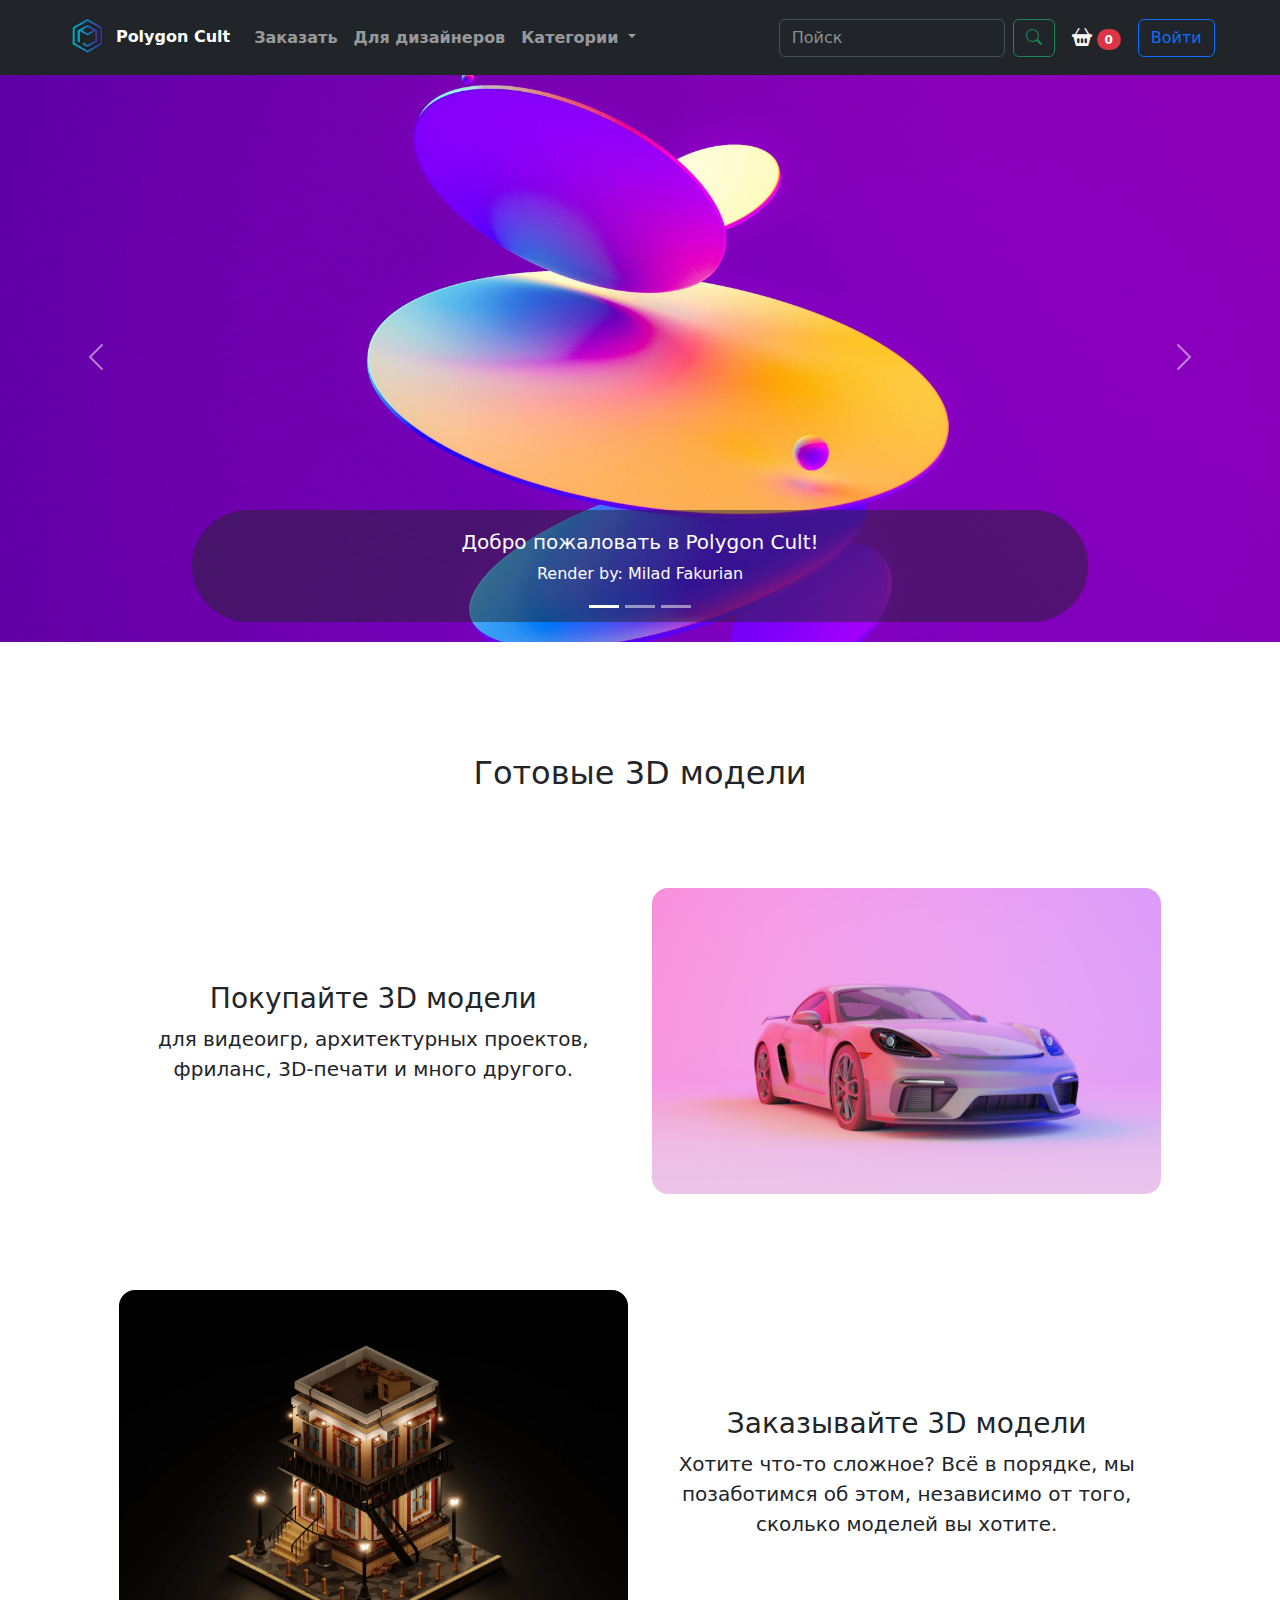
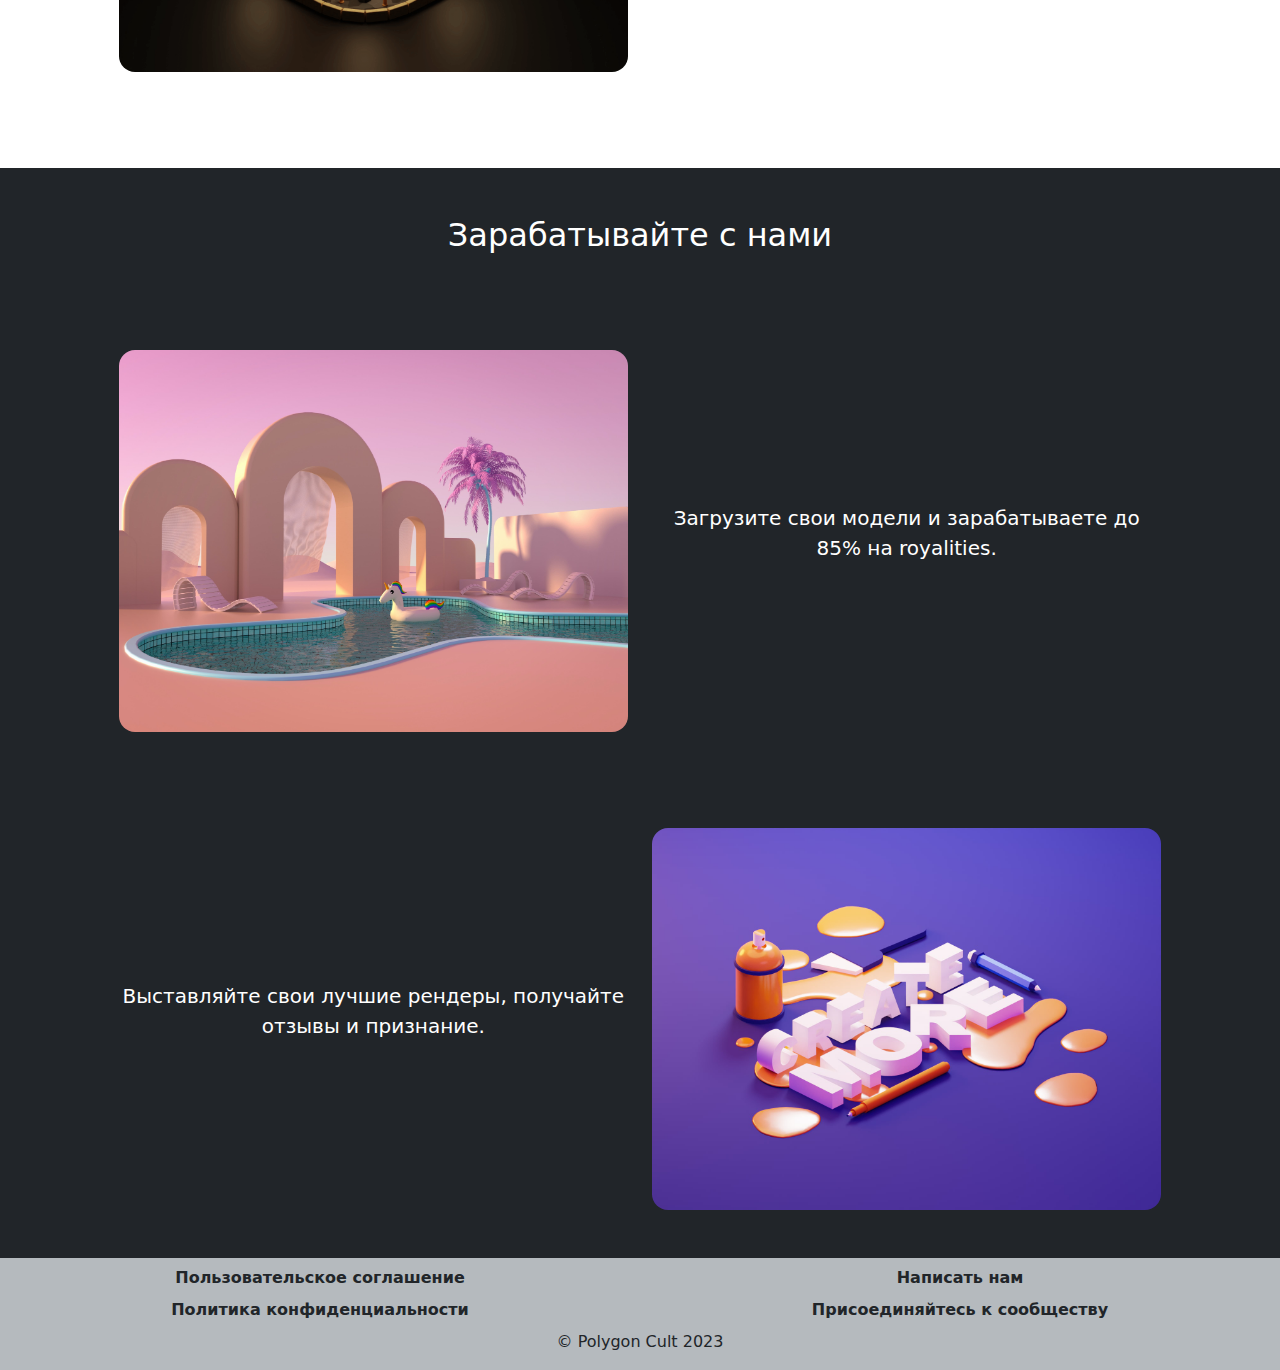
==== index.html @ a839e628 "Update index.html" ====
<!DOCTYPE html>
<html lang="ru">
<head>
    <meta charset="UTF-8">
    <meta name="viewport" content="width=device-width, initial-scale=1.0">
    <meta http-equiv="X-UA-Compatible" content="ie=edge">
    
    <!-- TITLE -->
    <title>Покупать 3D модели - Polygon Cult</title>

    <!-- FAVICON -->
    <link rel="shortcut icon" href="./favicon.ico" type="image/x-icon">

    <!-- CSS -->
    <link rel="stylesheet" href="./css/bootstrap.min.css">
    <link rel="stylesheet" href="./css/dropdown-cart.css">
    <link rel="stylesheet" href="./css/index.css">

    <!-- ICONS -->
    <link rel="stylesheet" href="https://cdn.jsdelivr.net/npm/bootstrap-icons@1.10.4/font/bootstrap-icons.css">

</head>
<body class="d-flex flex-column min-vh-100">
    
    <!--navbar-->
    <nav class="navbar navbar-expand-lg navbar-dark bg-dark list-inline fixed-top" data-bs-theme="dark">
        <div class="container-fluid col-11">
            <!-- logo -->
            <a class="navbar-brand fs-6 fw-bold" href="{{ url('/') }}" title="Главная">
              <img src="./media/polygon-cult-logo-min.png" alt="Logo" width="45" height="45" class="mb-1">
              Polygon Cult
            </a>
            <button class="navbar-toggler" type="button" data-bs-toggle="collapse" data-bs-target="#navbar" aria-controls="navbar" aria-expanded="false" aria-label="Toggle navigation">
                <span class="navbar-toggler-icon" fill="white"></span>
            </button>
            <div class="collapse navbar-collapse" id="navbar">
                <ul class="navbar-nav me-auto mb-2 mb-lg-0">
                    <li class="nav-item">
                        <a class="nav-link fw-semibold" href="#" title="Заказать 3D модел">Заказать</a>
                    </li>
                    <li class="nav-item">
                        <a class="nav-link fw-semibold" href="#" title="Для дизайнеров">Для дизайнеров</a>
                    </li>
                    <li class="nav-item dropdown">
                        <a class="nav-link dropdown-toggle fw-semibold" href="#" role="button" data-bs-toggle="dropdown" aria-expanded="false" title="Категории">
                            Категории
                        </a>
                        <ul class="dropdown-menu">
                            <li><a class="dropdown-item" href="#" title="Машины">Машины</a></li>
                            <li><a class="dropdown-item" href="#" title="Самолёты">Самолёты</a></li>
                            <li><a class="dropdown-item" href="#" title="Мебель">Мебель</a></li>
                            <li><a class="dropdown-item" href="#" title="Космос">Космос</a></li>
                            <li><a class="dropdown-item" href="#" title="Животные">Для 3D-принтера</a></li>
                            <li><hr class="dropdown-divider"></li>
                            <li><a class="dropdown-item fw-semibold" href="#" title="Ещё">Всё</a></li>
                        </ul>
                    </li>
                </ul>
                <!--search bar-->
                <form class="d-flex" role="search">
                    <input class="form-control me-2 bg-dark" type="search" placeholder="Пойск" aria-label="Search">
                    <button class="btn btn-outline-success" type="submit">
                        <i class="bi bi-search"></i>
                    </button>
                </form>
                <!-- shopping cart -->
                <li class="nav-item dropdown">
                    <button class="nav-link mx-3 btn btn-dark text-light" id="shopping-cart" type="button" data-bs-toggle="dropdown" aria-expanded="false" title="Корзина">
                        <i class="bi bi-basket2-fill fs-5"></i>
                        <span class="badge rounded-pill bg-danger">
                            0
                        </span>
                    </button>
                    <div class="dropdown-menu dropdown-menu-lg-end" aria-labelledby="navbarDropdown" id="dropdown_menu">
                        <ul class="list-group" id="dropdown_list">
                            <li class="list-group-item">Корзина пустая :c</li>
                        </ul>
                    </div>
                </li>
                <!-- account -->
                <li class="nav-item">
                    <a class="btn btn-outline-primary" id="btn-login" href="#">Войти</a>
                </li>
                <!-- language -->
                <!-- <li class="nav-item dropdown">
                    <a class="nav-link dropdown-toggle text-light ms-3 my-3" href="#" role="button" data-bs-toggle="dropdown" aria-expanded="false" title="Язык">
                        <img src="./media/russian-flag-min.png" alt="Russian" width="35px" height="20px">
                    </a>
                    <ul class="dropdown-menu">
                        <li><a class="dropdown-item" href="#" title="Spanish"><img class="me-2" src="./media/spain-flag-min.png" alt="Испанский" width="35px" height="20px">Español</a></li>
                        <li><a class="dropdown-item" href="#" title="English"><img class="me-2" src="./media/uk-flag-min.png" alt="Англиский" width="35px" height="20px">English</a></li>
                    </ul>
                </li> -->
            </div>
        </div>
    </nav>

    <!--body-->
    <div class="mt-5 pt-4">
        <div id="carousel" class="carousel slide carousel-fade mb-5" data-bs-ride="carousel">
            <div class="carousel-indicators pb-2">
                <button type="button" data-bs-target="#carousel" data-bs-slide-to="0" class="active" aria-current="true" aria-label="Slide 1"></button>
                <button type="button" data-bs-target="#carousel" data-bs-slide-to="1" aria-label="Slide 2"></button>
                <button type="button" data-bs-target="#carousel" data-bs-slide-to="2" aria-label="Slide 3"></button>
            </div>
            <div class="carousel-inner">
                <div class="carousel-item active">
                    <img src="./media/milad-fakurian-0_8gAoFrzbw-unsplash-min.jpg " class="d-block w-100" alt="house" data-bs-interval="3000">
                    <div class="carousel-caption d-none d-md-block bg-dark rounded-pill bg-opacity-50">
                        <h5>Добро пожаловать в Polygon Cult!</h5>
                        <p>Render by: Milad Fakurian</p>
                    </div>
                </div>
                <div class="carousel-item">
                    <img src="./media/vighnesh-dudani-ZQSs0YZUNfA-unsplash-min.jpg" class="d-block w-100" alt="mustang" data-bs-interval="3000">
                    <div class="carousel-caption d-none d-md-block bg-dark rounded-pill bg-opacity-50">
                        <h5>Покупайте 3D-модели для всех ваших проектов.</h5>
                        <p>Render by: Vighnesh Dudani</p>
                    </div>
                </div>
                <div class="carousel-item">
                    <img src="./media/milad-fakurian-wNsHBf_bTBo-unsplash-min.jpg" class="d-block w-100" alt="torii" data-bs-interval="3000">
                    <div class="carousel-caption d-none d-md-block bg-dark rounded-pill bg-opacity-50">
                        <h5>Загрузите свои модели и начните зарабатывать.</h5>
                        <p>Render by: Milad Fakurian</p>
                    </div>
                 </div>
            </div>
            <button class="carousel-control-prev" type="button" data-bs-target="#carousel" data-bs-slide="prev">
                <span class="carousel-control-prev-icon" aria-hidden="true"></span>
                <span class="visually-hidden">Previous</span>
            </button>
            <button class="carousel-control-next" type="button" data-bs-target="#carousel" data-bs-slide="next">
                <span class="carousel-control-next-icon" aria-hidden="true"></span>
                <span class="visually-hidden">Next</span>
            </button>
        </div>
          
        <!-- Order 3D models --> 
        <section class="text-center my-5 pt-3 d-flex justify-content-center align-items-center row">
            <h2 class="row my-5 d-flex justify-content-center">Готовые 3D модели</h2>
            <div class="container row d-flex justify-content-center align-items-center">
                <div class="col-md-5 my-5">
                    <h3>Покупайте 3D модели</h3>
                    <p class="fs-5">для видеоигр, архитектурных проектов, фриланс, 3D-печати и много другого.</p>
                </div>
                <div class="col-md-5 my-5">
                    <img src="./media/svetjekolem-GozYYst1kag-unsplash-min.jpg" class="img-fluid rounded-4" alt="car">
                </div>
            </div>
              
            <div class="row container d-flex justify-content-center align-items-center">
                <div class="col-md-5 my-5">
                    <img src="./media/low_poly_building_12_4x-min.png" class="img-fluid rounded-4" alt="house">
                </div>
                <div class="col-md-5 my-5">
                    <h3>Заказывайте 3D модели</h3>
                    <p class="fs-5">Хотите что-то сложное? Всё в порядке, мы позаботимся об этом, независимо от того, сколько моделей вы хотите.</p>
                </div>
            </div>
        </section>
            
        <!-- Join us -->
            
        <section class="text-center mt-5 d-flex justify-content-center align-items-center row bg-dark text-white">
            <h2 class="my-5 d-flex justify-content-center">Зарабатывайте с нами</h2>
            <div class="row container d-flex justify-content-center align-items-center">
                <div class="col-md-5 my-5">
                        <img src="./media/mo-DP0LMBAIzZQ-unsplash-min.jpg" class="img-fluid rounded-4" alt="mushrooms">
                </div>
                <div class="col-md-5 my-5">
                        <p class="fs-5">Загрузите свои модели и зарабатываете до 85% на royalities.</p>
                </div>
            </div>
            <div class="row container d-flex justify-content-center align-items-center">
                <div class="col-md-5 my-5">
                        <p class="fs-5">Выставляйте свои лучшие рендеры, получайте отзывы и признание.</p>
                </div>
                <div class="col-md-5 my-5">
                    <img src="./media/create-more-min.jpg" class="img-fluid rounded-4" alt="create more">
                </div>
            </div>
        </section>
    </div>

    <!--footer-->
    <footer class="mt-auto">
        <div class="p-0 m-0 container-fluid bg-secondary row bg-opacity-50 text-center d-flex align-items-center">
          <div class="col text-center fw-semibold">
            <div class="my-2"><a class="text-dark text-decoration-none" href="#">Пользовательское соглашение</a></div>
            <div class="my-2"><a class="text-dark text-decoration-none" href="#">Политика конфиденциальности</a></div>
          </div>
          <div class="col text-center fw-semibold">
            <div class="my-2"><a class="text-dark text-decoration-none" href="#">Написать нам</a></div>
            <div class="my-2"><a class="text-dark text-decoration-none" href="#">Присоединяйтесь к сообществу</a></div>
          </div>
          <p>&copy; Polygon Cult 2023</p>
        </div>
    </footer>

    <!-- JAVASCRIPT -->
    <script src="./js/bootstrap.bundle.min.js"></script>

</body>
</html>
---- css/dropdown-cart.css ----
#dropdown_menu {
    width: 350px;
    padding: 0px;
    border-color: #9DA0A2;
}

#dropdown_list {
    margin: 20px;
}
---- css/index.css ----
.carousel-item {
  height: 570px;
}
  
.carousel-item img {
  position: absolute;
  object-fit:cover;
  height: 570px
}

#btn-login {
  margin-top: 0px;
}

@media (max-width: 992px) {
  #btn-login {
    margin-top: 10px;
  }

  #shopping-cart {
    margin-left: 0px;
    margin-right: 16px;
    margin-top: 12px;
    margin-bottom: 5px;
  }
}
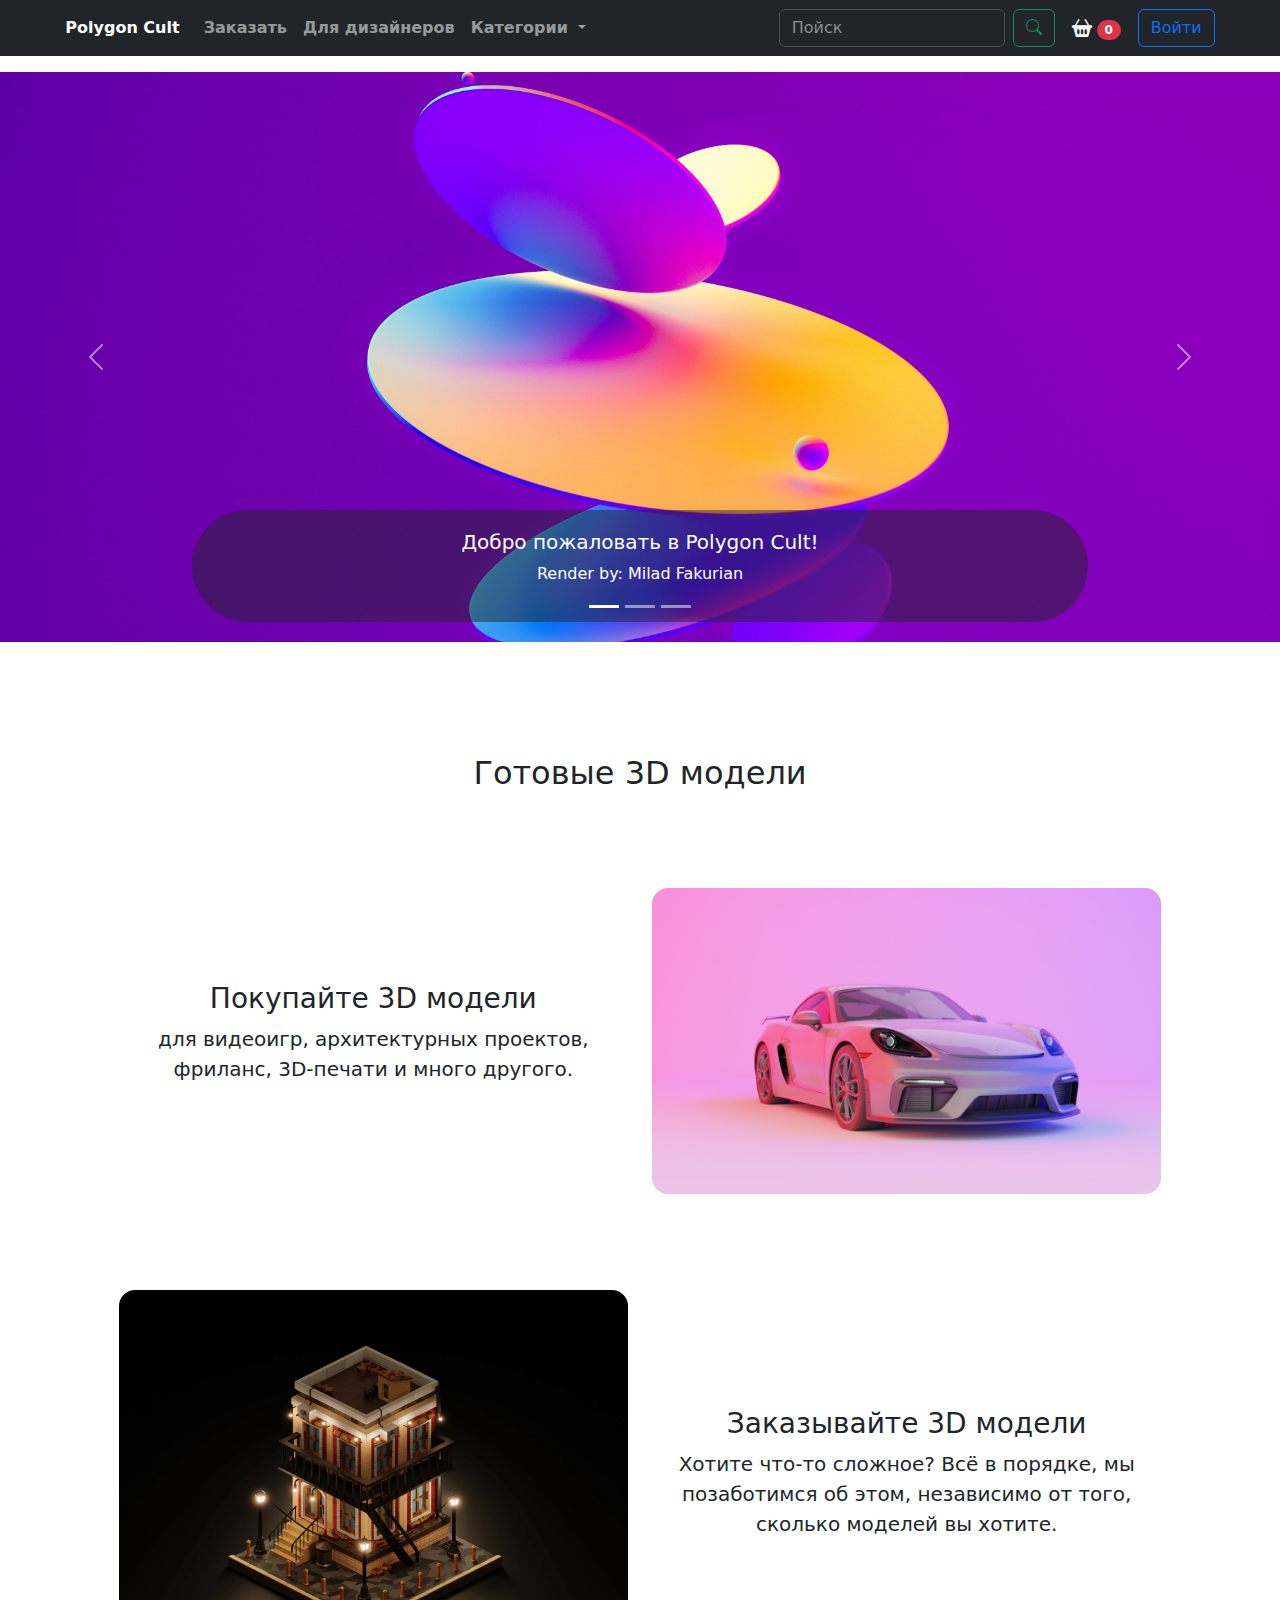
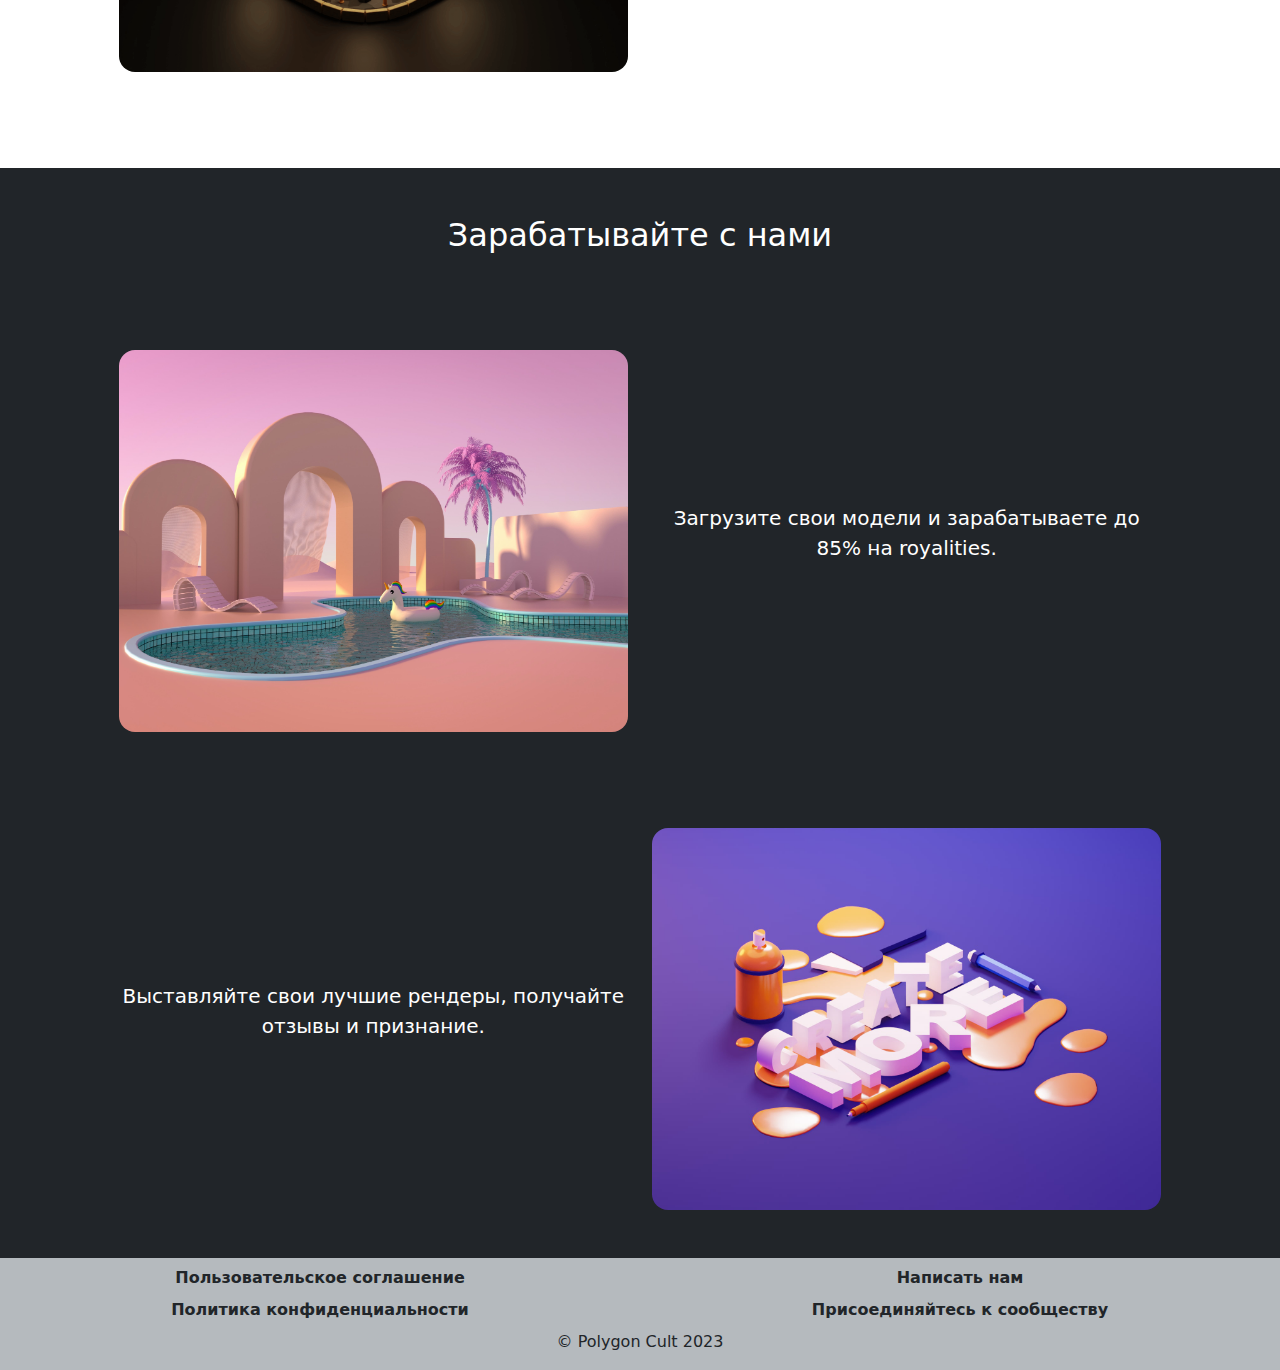
==== commit dc6167e0: "Update index.html" ====
--- a/index.html
+++ b/index.html
@@ -9,7 +9,6 @@
     <title>Покупать 3D модели - Polygon Cult</title>
 
     <!-- FAVICON -->
-    <link rel="shortcut icon" href="./favicon.ico" type="image/x-icon">
 
     <!-- CSS -->
     <link rel="stylesheet" href="./css/bootstrap.min.css">
@@ -27,7 +26,6 @@
         <div class="container-fluid col-11">
             <!-- logo -->
             <a class="navbar-brand fs-6 fw-bold" href="{{ url('/') }}" title="Главная">
-              <img src="./media/polygon-cult-logo-min.png" alt="Logo" width="45" height="45" class="mb-1">
               Polygon Cult
             </a>
             <button class="navbar-toggler" type="button" data-bs-toggle="collapse" data-bs-target="#navbar" aria-controls="navbar" aria-expanded="false" aria-label="Toggle navigation">
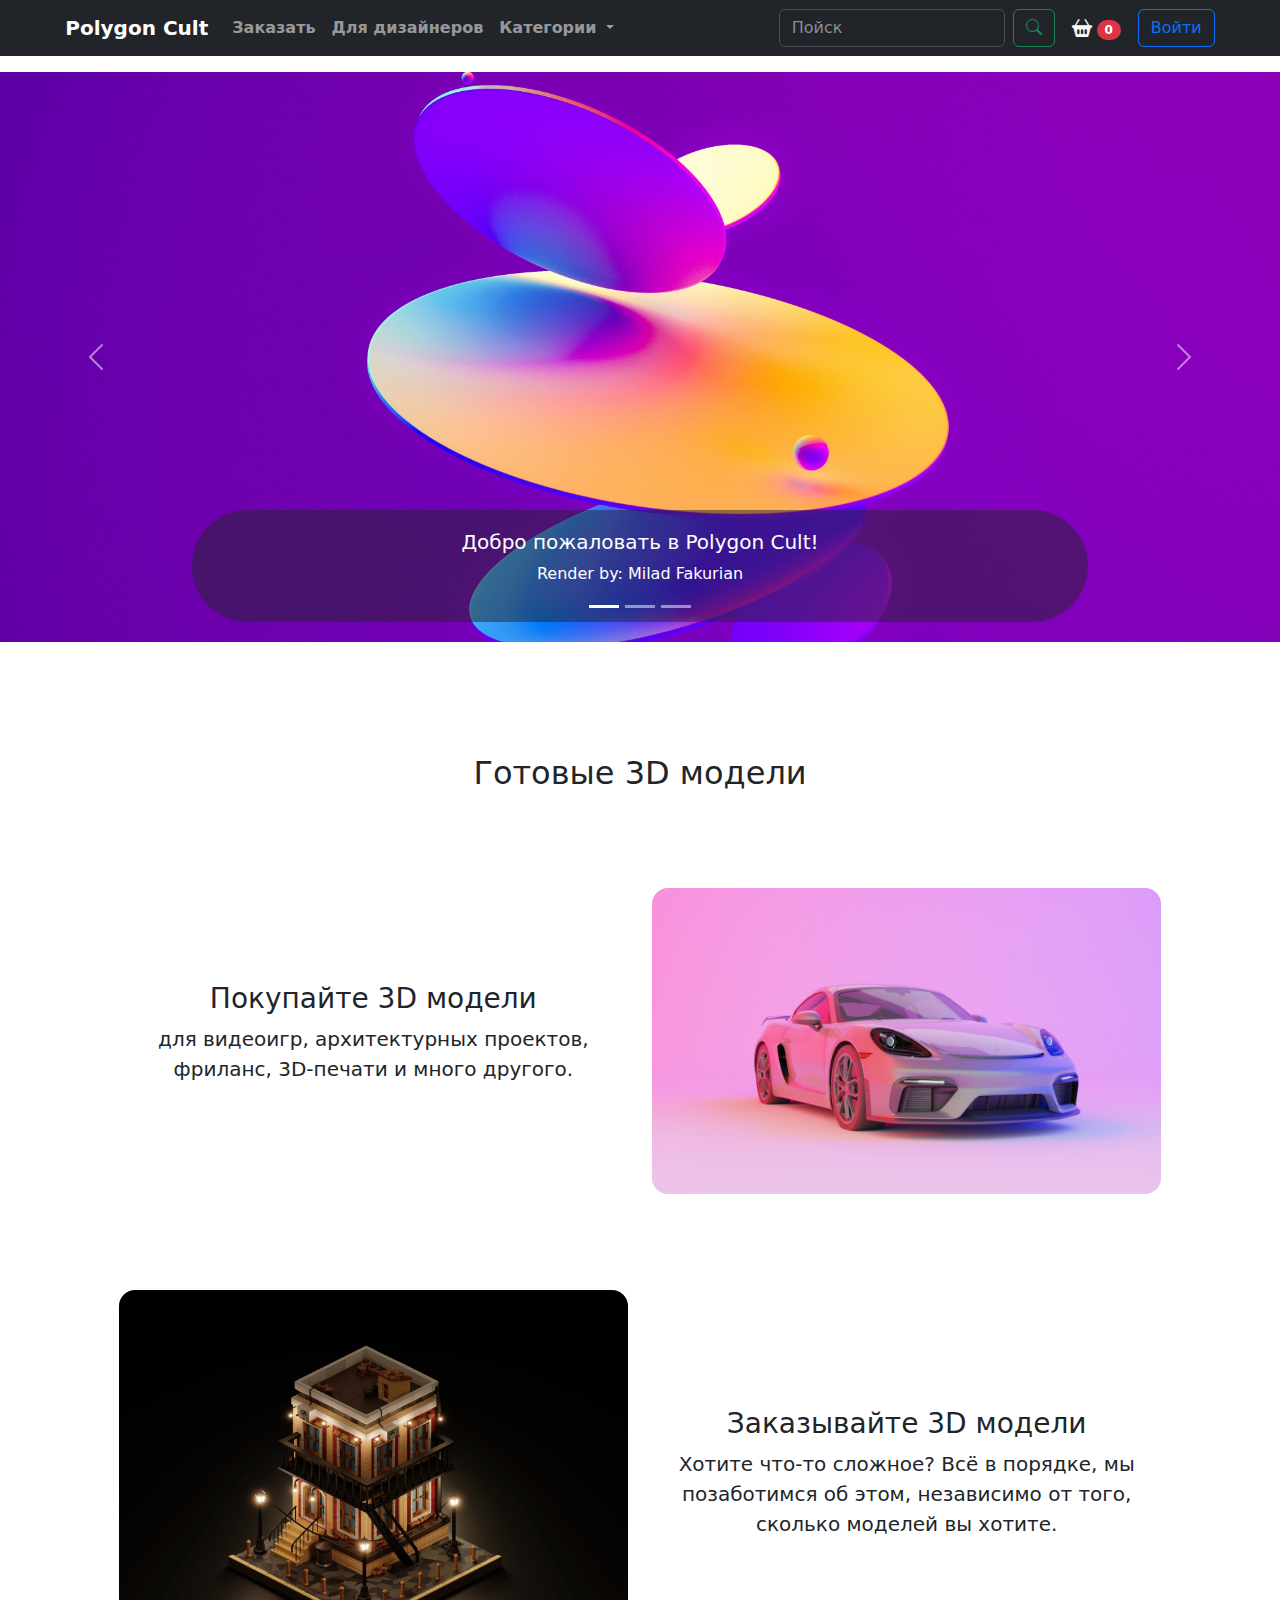
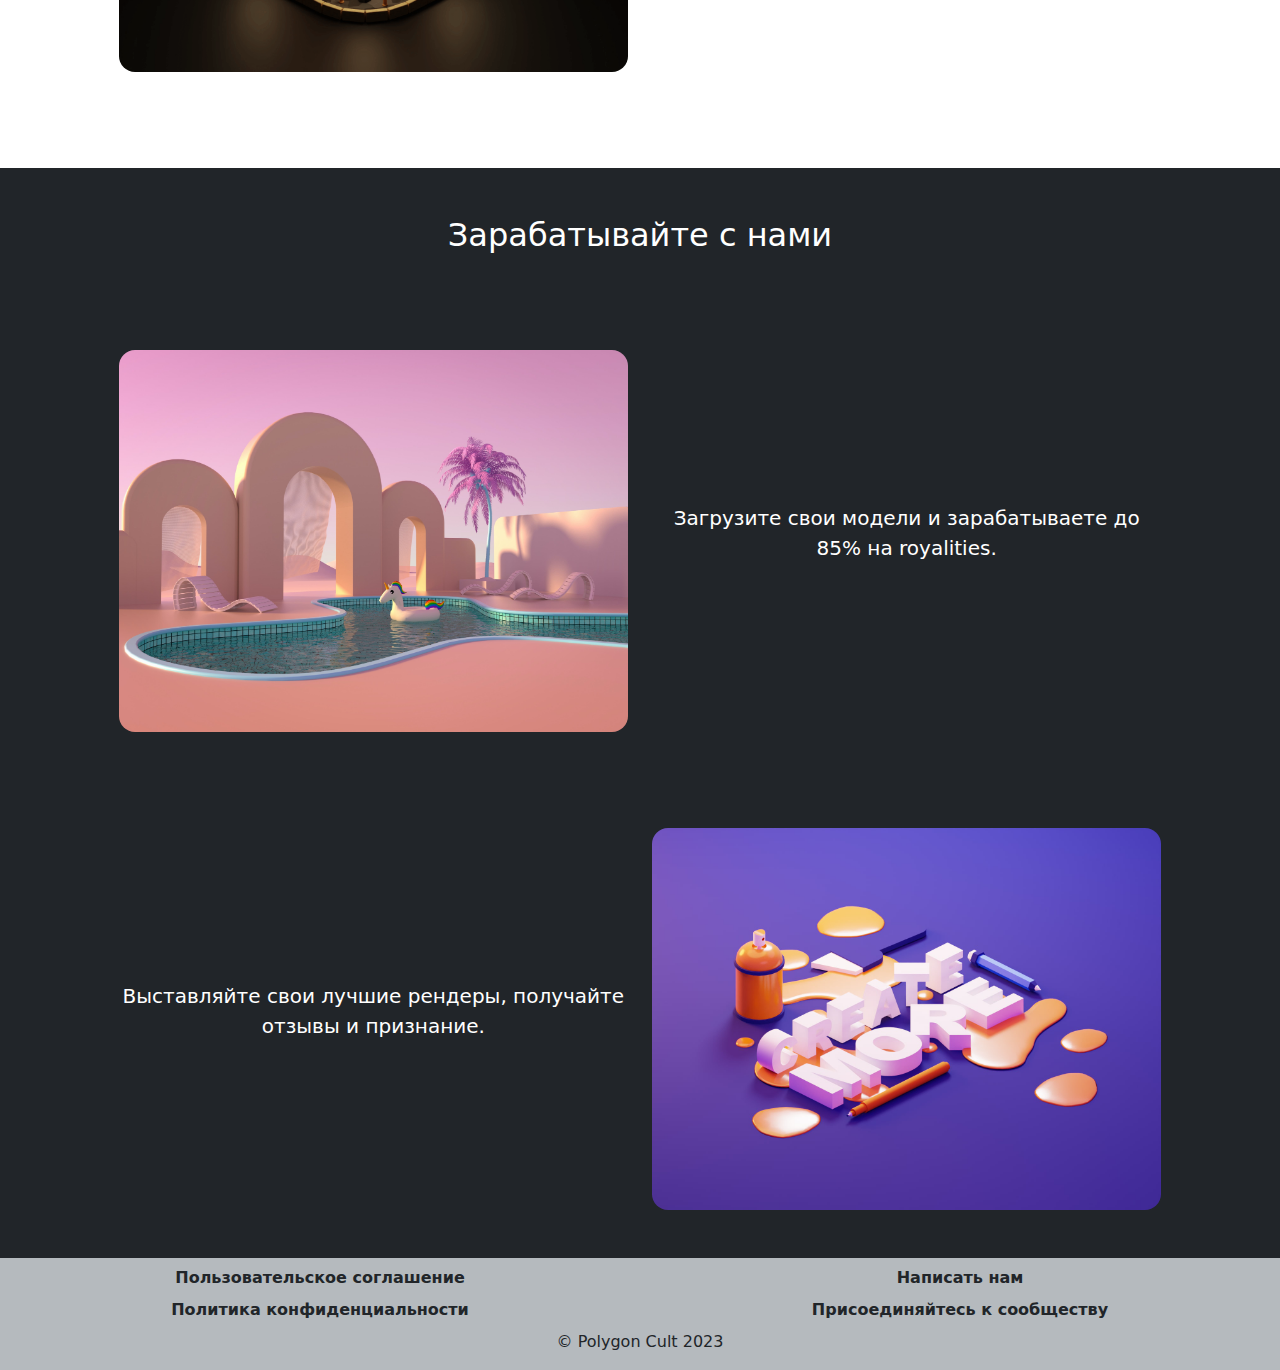
==== commit 3b50922e: "Update index.html" ====
--- a/index.html
+++ b/index.html
@@ -25,7 +25,7 @@
     <nav class="navbar navbar-expand-lg navbar-dark bg-dark list-inline fixed-top" data-bs-theme="dark">
         <div class="container-fluid col-11">
             <!-- logo -->
-            <a class="navbar-brand fs-6 fw-bold" href="{{ url('/') }}" title="Главная">
+            <a class="navbar-brand fs-5 fw-bold" href="/" title="Главная">
               Polygon Cult
             </a>
             <button class="navbar-toggler" type="button" data-bs-toggle="collapse" data-bs-target="#navbar" aria-controls="navbar" aria-expanded="false" aria-label="Toggle navigation">
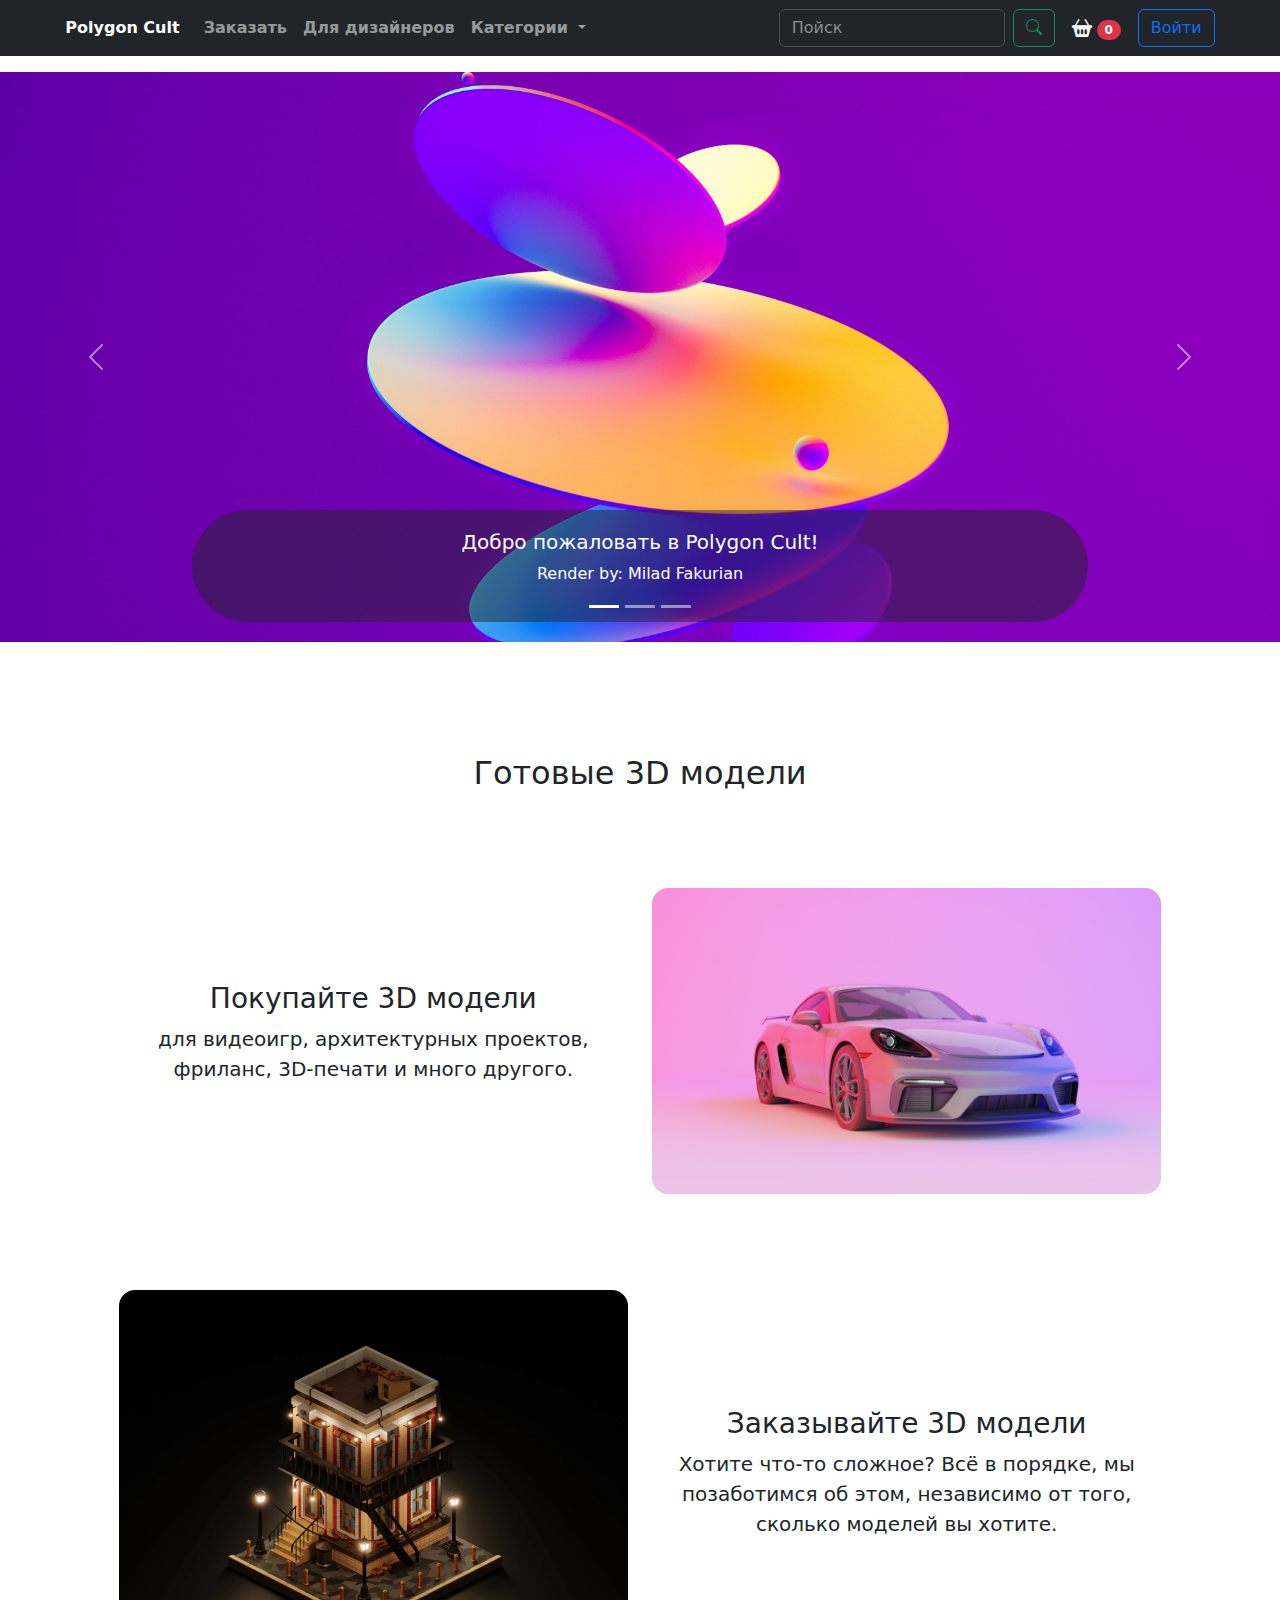
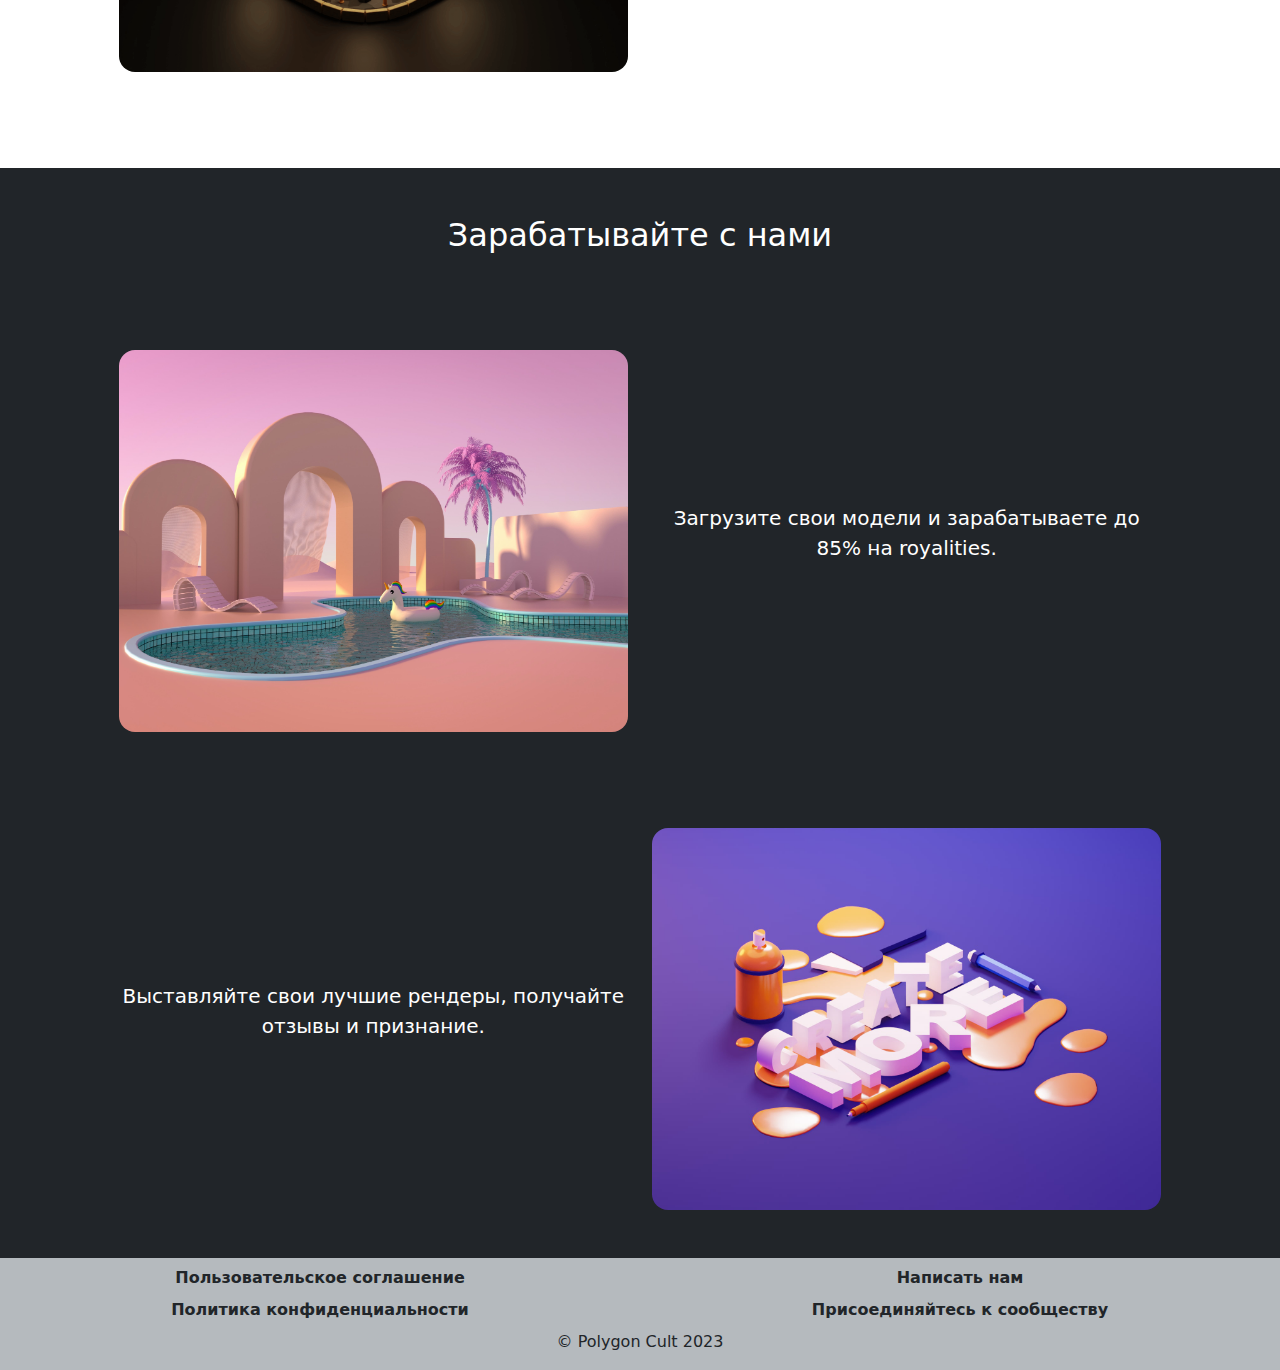
==== commit 9eeeb3d4: "Update index.html" ====
--- a/index.html
+++ b/index.html
@@ -25,7 +25,7 @@
     <nav class="navbar navbar-expand-lg navbar-dark bg-dark list-inline fixed-top" data-bs-theme="dark">
         <div class="container-fluid col-11">
             <!-- logo -->
-            <a class="navbar-brand fs-5 fw-bold" href="/" title="Главная">
+            <a class="navbar-brand fs-6 fw-bold" href="/" title="Главная">
               Polygon Cult
             </a>
             <button class="navbar-toggler" type="button" data-bs-toggle="collapse" data-bs-target="#navbar" aria-controls="navbar" aria-expanded="false" aria-label="Toggle navigation">
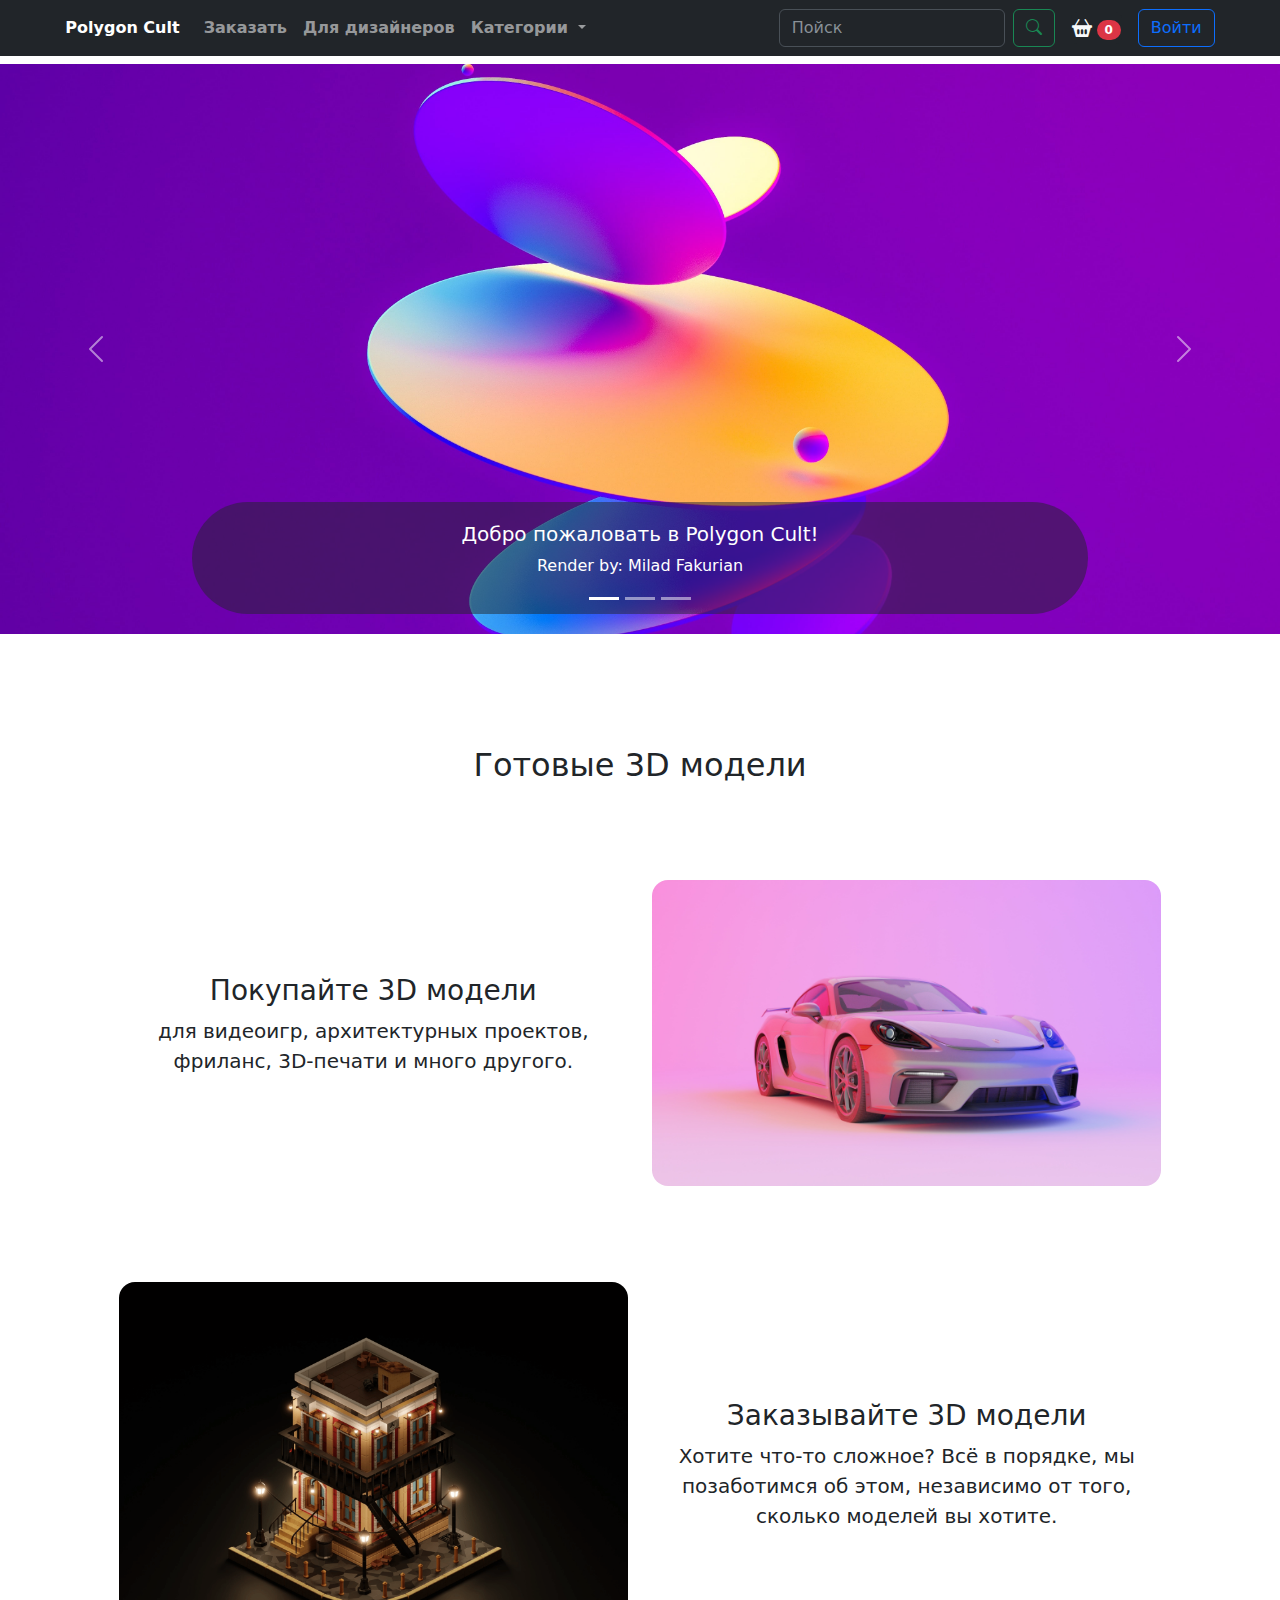
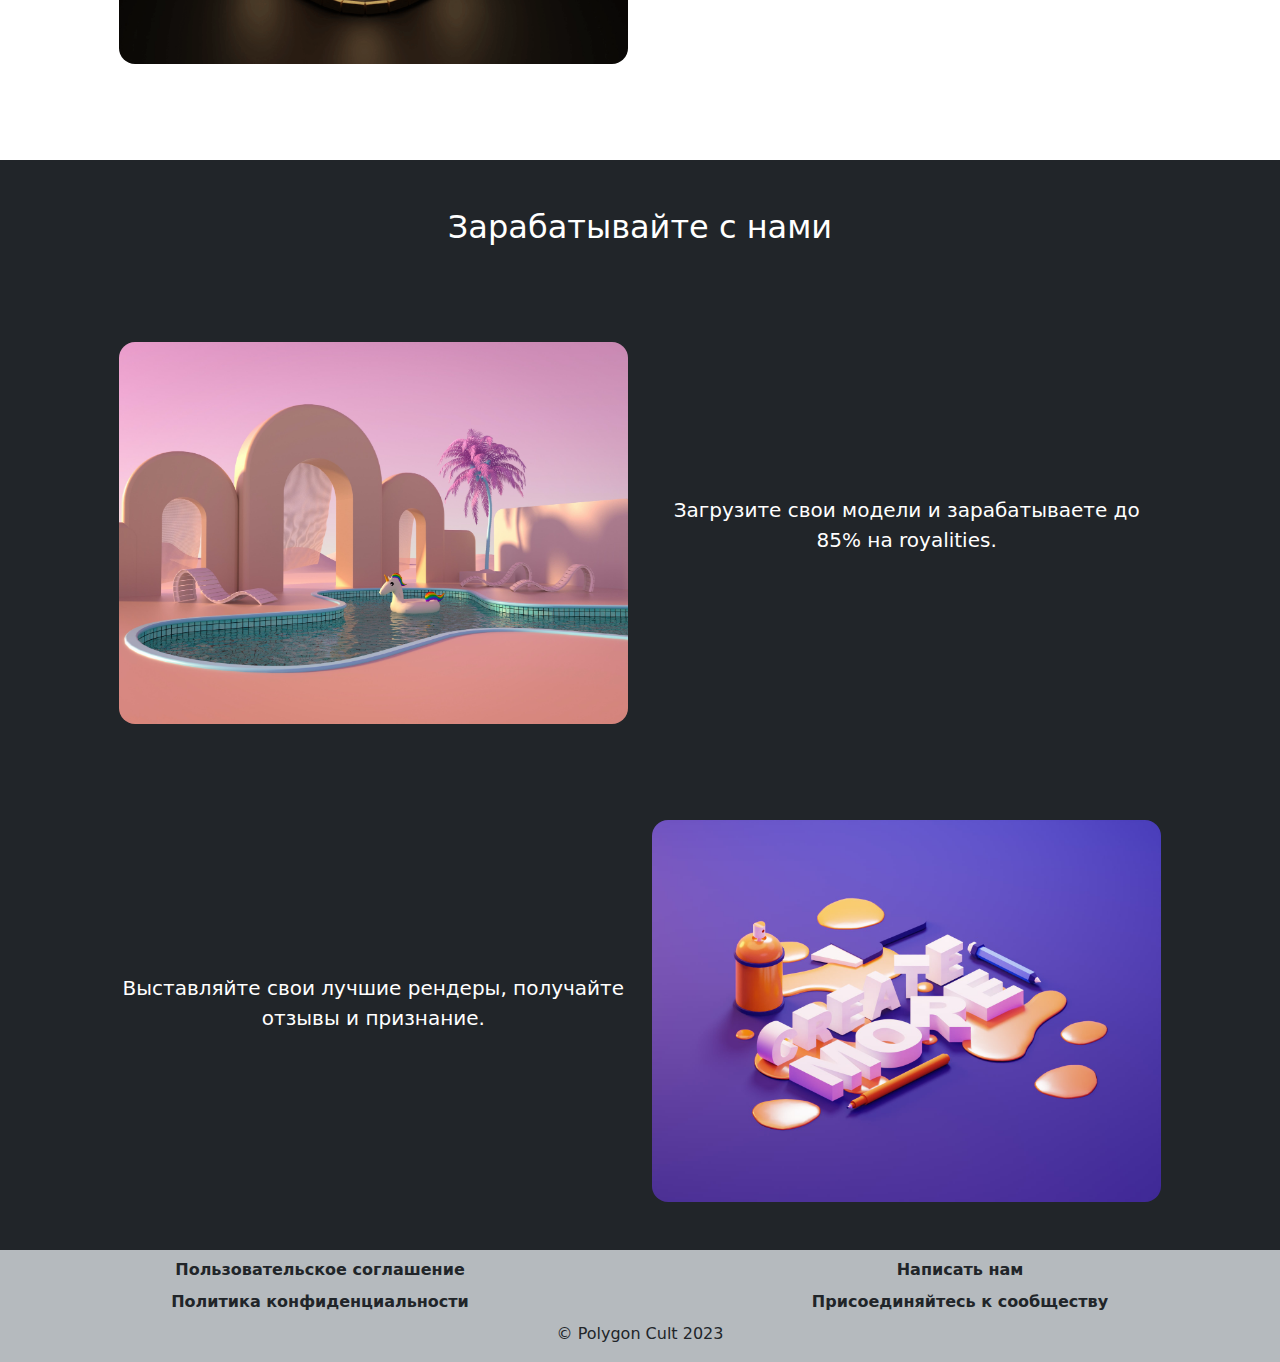
==== commit 69eac5c0: "Update index.html" ====
--- a/index.html
+++ b/index.html
@@ -94,7 +94,7 @@
     </nav>
 
     <!--body-->
-    <div class="mt-5 pt-4">
+    <div class="mt-5 pt-3">
         <div id="carousel" class="carousel slide carousel-fade mb-5" data-bs-ride="carousel">
             <div class="carousel-indicators pb-2">
                 <button type="button" data-bs-target="#carousel" data-bs-slide-to="0" class="active" aria-current="true" aria-label="Slide 1"></button>
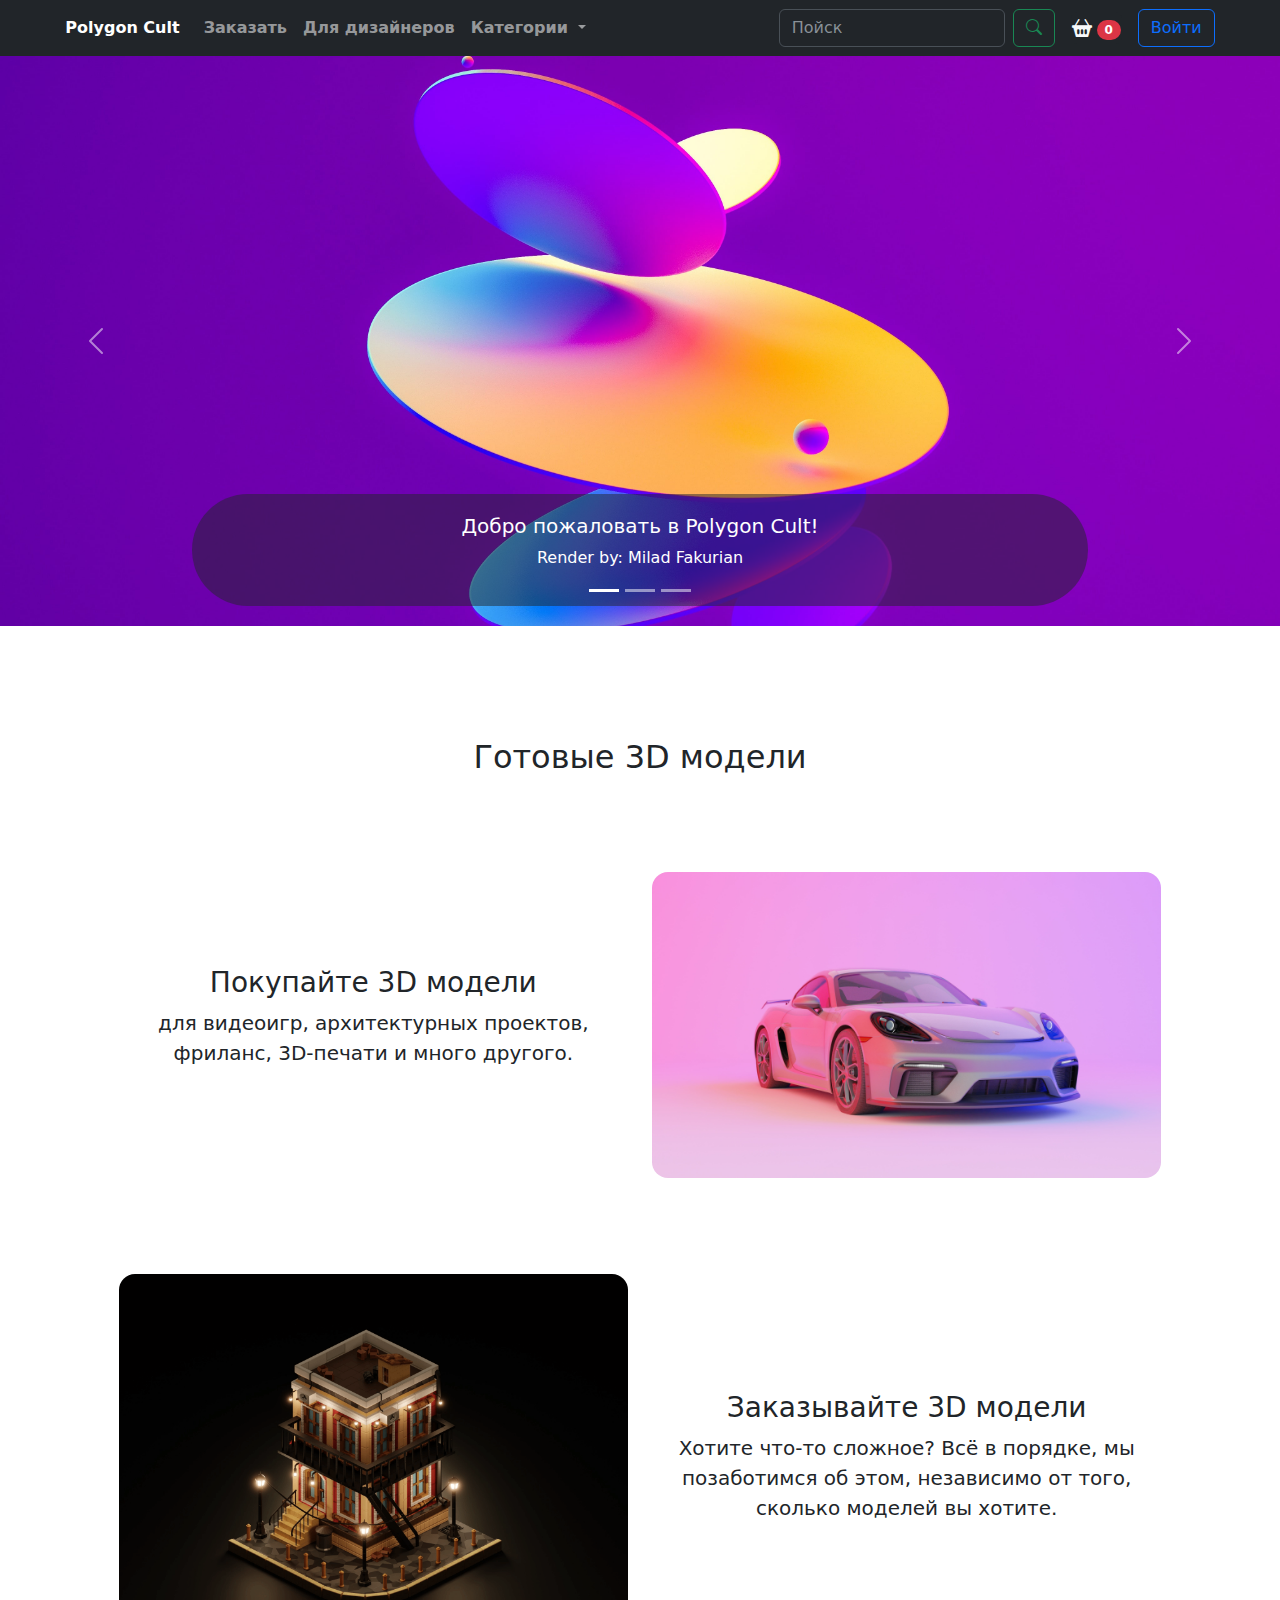
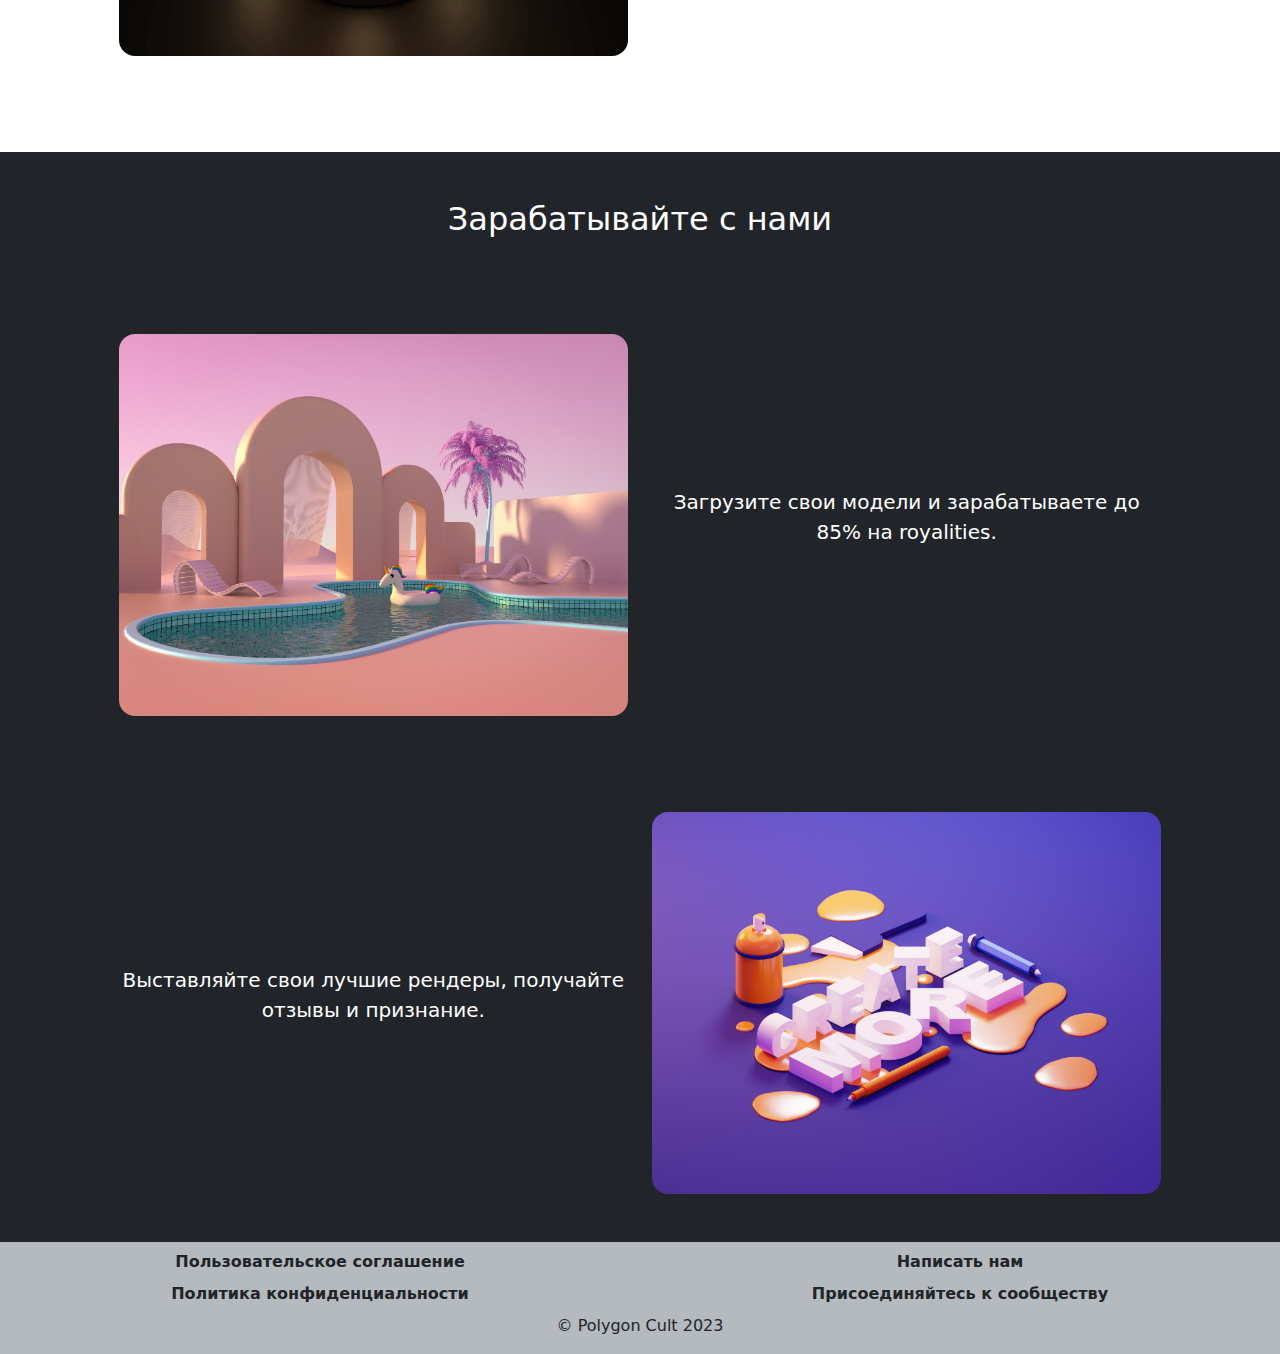
==== commit 131b8e99: "Update index.html" ====
--- a/index.html
+++ b/index.html
@@ -94,7 +94,7 @@
     </nav>
 
     <!--body-->
-    <div class="mt-5 pt-3">
+    <div class="mt-5 pt-2">
         <div id="carousel" class="carousel slide carousel-fade mb-5" data-bs-ride="carousel">
             <div class="carousel-indicators pb-2">
                 <button type="button" data-bs-target="#carousel" data-bs-slide-to="0" class="active" aria-current="true" aria-label="Slide 1"></button>
